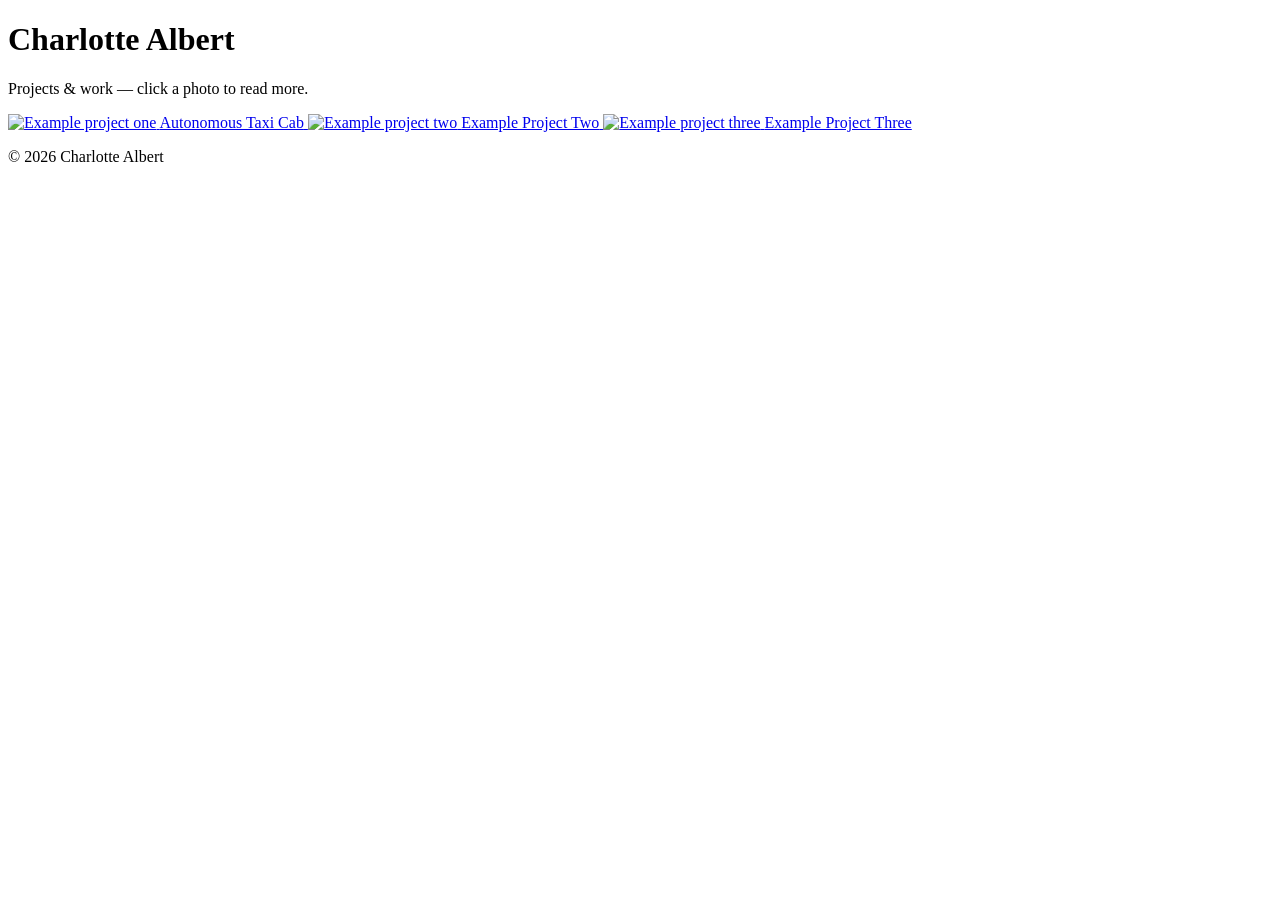
==== index.html @ 1a07606f "pdf test.." ====
<!DOCTYPE html>
<html lang="en">
<head>
  <meta charset="UTF-8">
  <meta name="viewport" content="width=device-width, initial-scale=1.0">
  <title>Charlotte Albert</title>
  <link rel="stylesheet" href="css/style.css">
</head>
<body>
  <header class="site-header">
    <h1>Charlotte Albert</h1>
    <p class="tagline">Projects &amp; work — click a photo to read more.</p>
  </header>

  <main>
    <!--
      HOW TO ADD A NEW PROJECT:
      1. Copy an existing file in the projects/ folder and rename it.
      2. Edit the title, image, and text inside that file.
      3. Add a new <a> block below (copy one of the cards).
    -->
    <section class="photo-grid" aria-label="Projects">

      <a class="project-card" href="projects/thundercabb_project.html">
        <img src="images/thundercabb_image.png" alt="Example project one">
        <span class="project-card-title">Autonomous Taxi Cab</span>
      </a>

      <a class="project-card" href="projects/reciprocal_trust_project.html">
        <img src="images/project2.svg" alt="Example project two">
        <span class="project-card-title">Example Project Two</span>
      </a>

      <a class="project-card" href="projects/example-3.html">
        <img src="images/project3.svg" alt="Example project three">
        <span class="project-card-title">Example Project Three</span>
      </a>

    </section>
  </main>

  <footer class="site-footer">
    <p>&copy; 2026 Charlotte Albert</p>
  </footer>
</body>
</html>
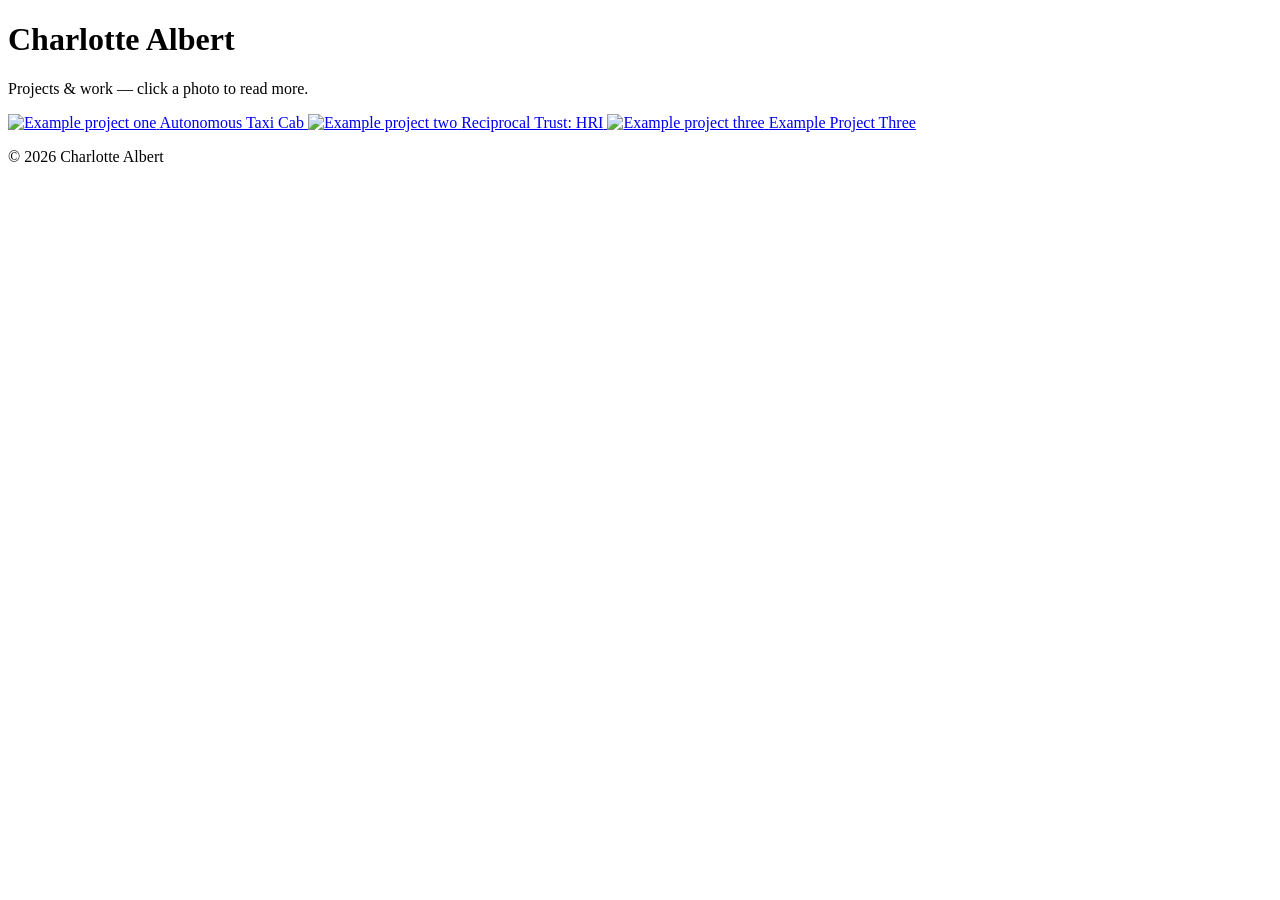
==== commit 898cbb92: "blahblah" ====
--- a/index.html
+++ b/index.html
@@ -28,7 +28,7 @@
 
       <a class="project-card" href="projects/reciprocal_trust_project.html">
         <img src="images/project2.svg" alt="Example project two">
-        <span class="project-card-title">Example Project Two</span>
+        <span class="project-card-title">Reciprocal Trust: HRI</span>
       </a>
 
       <a class="project-card" href="projects/example-3.html">
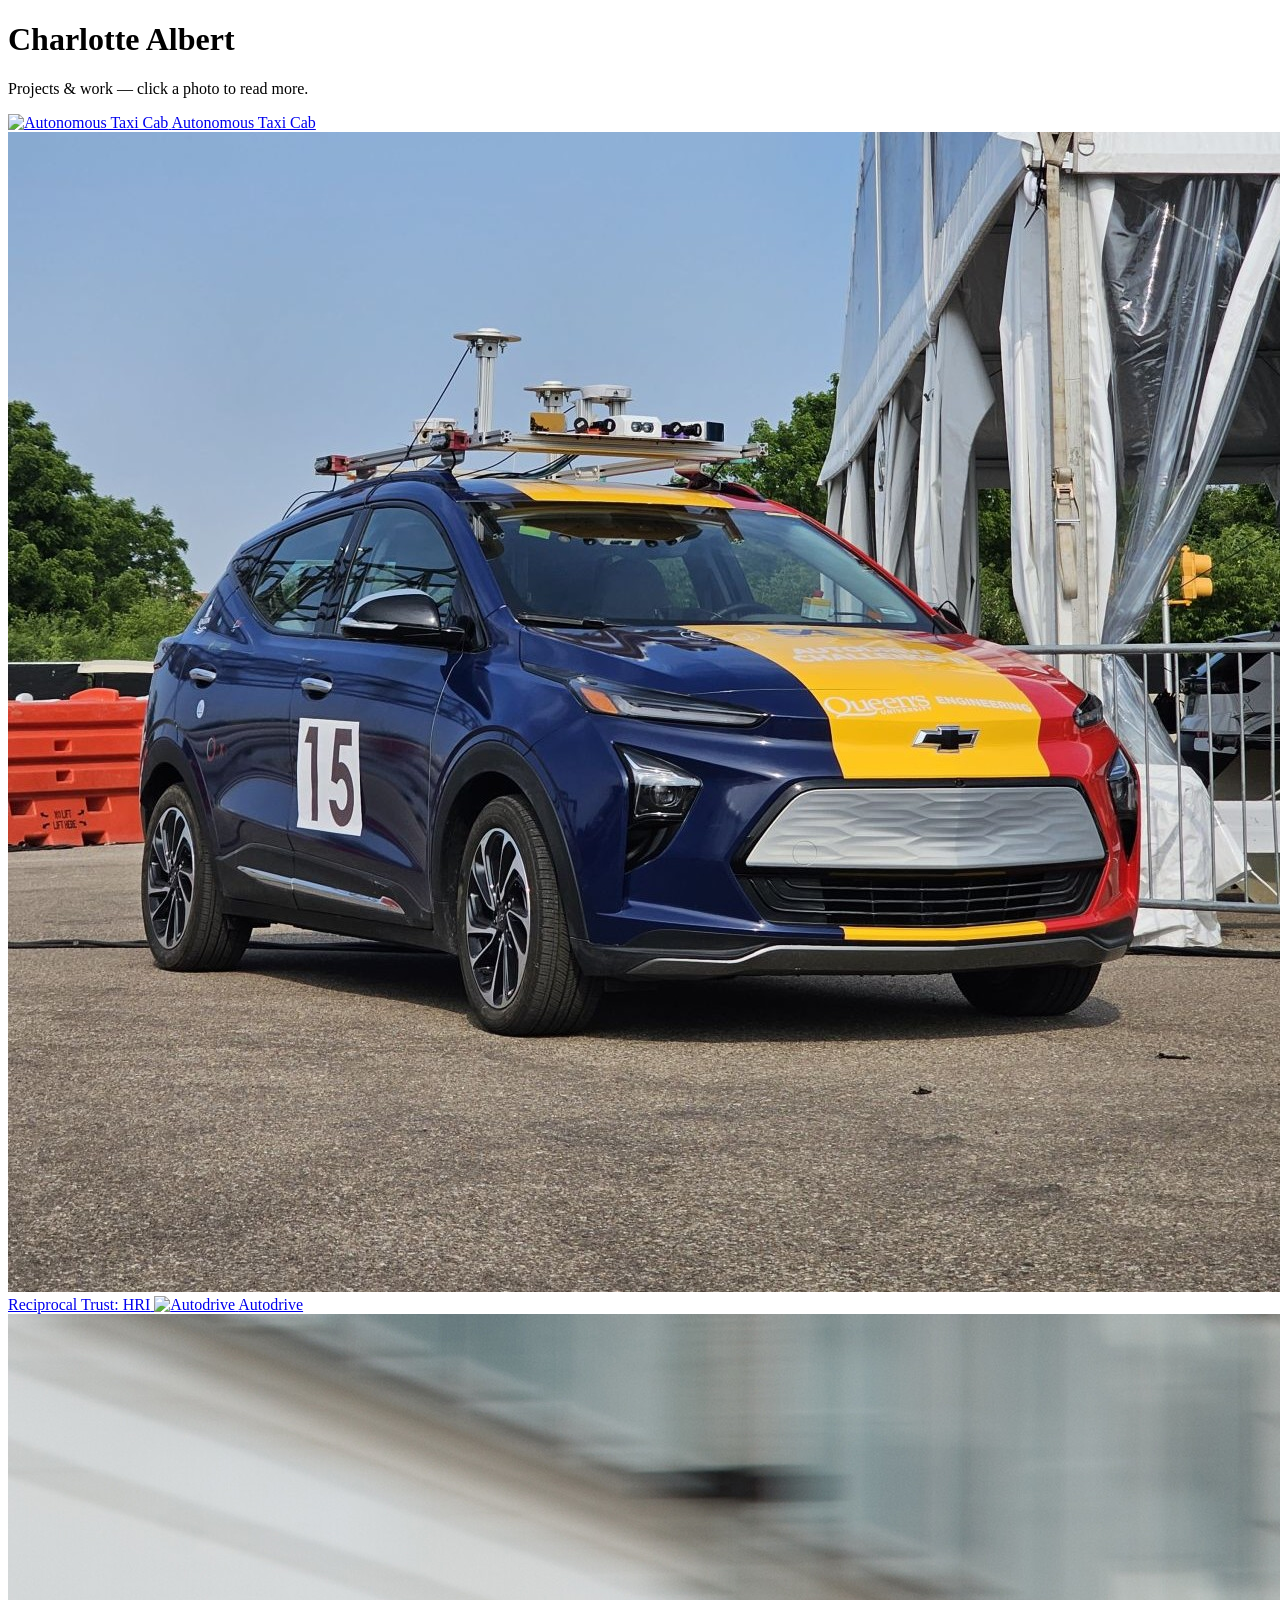
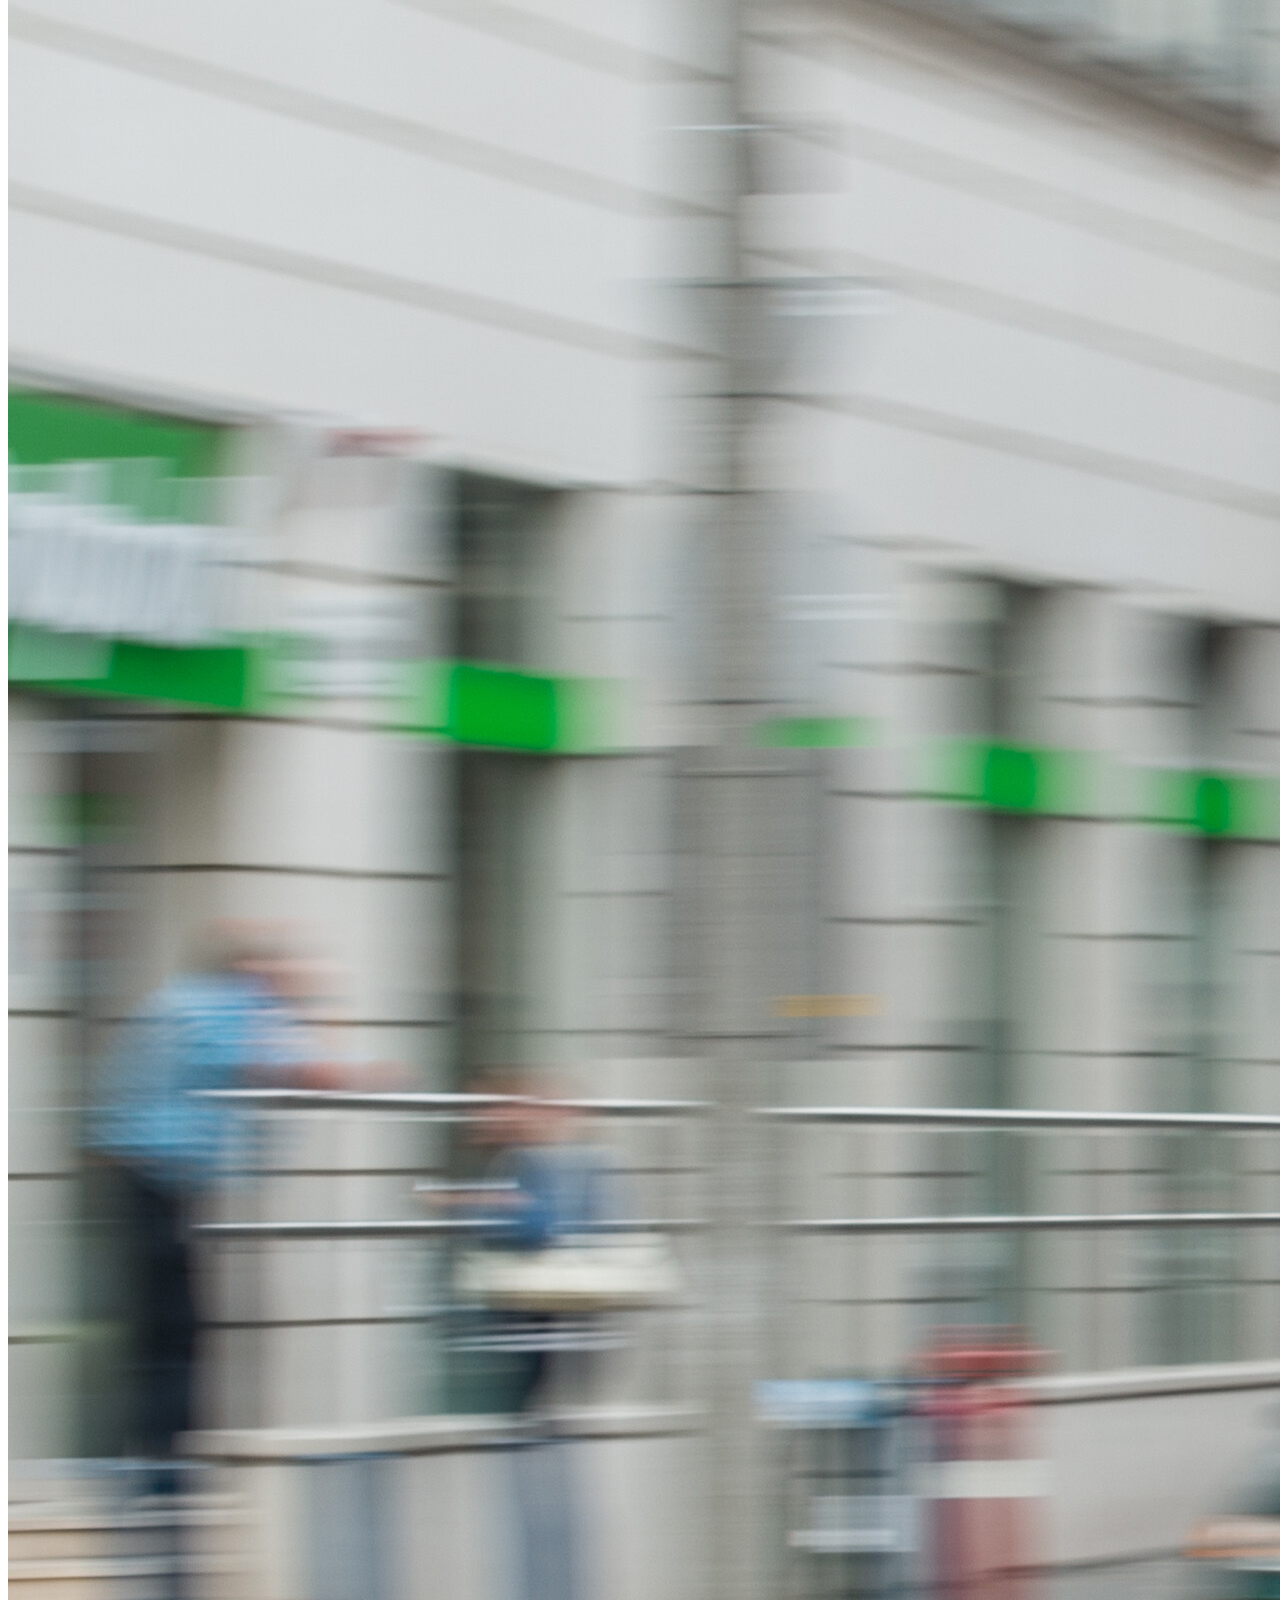
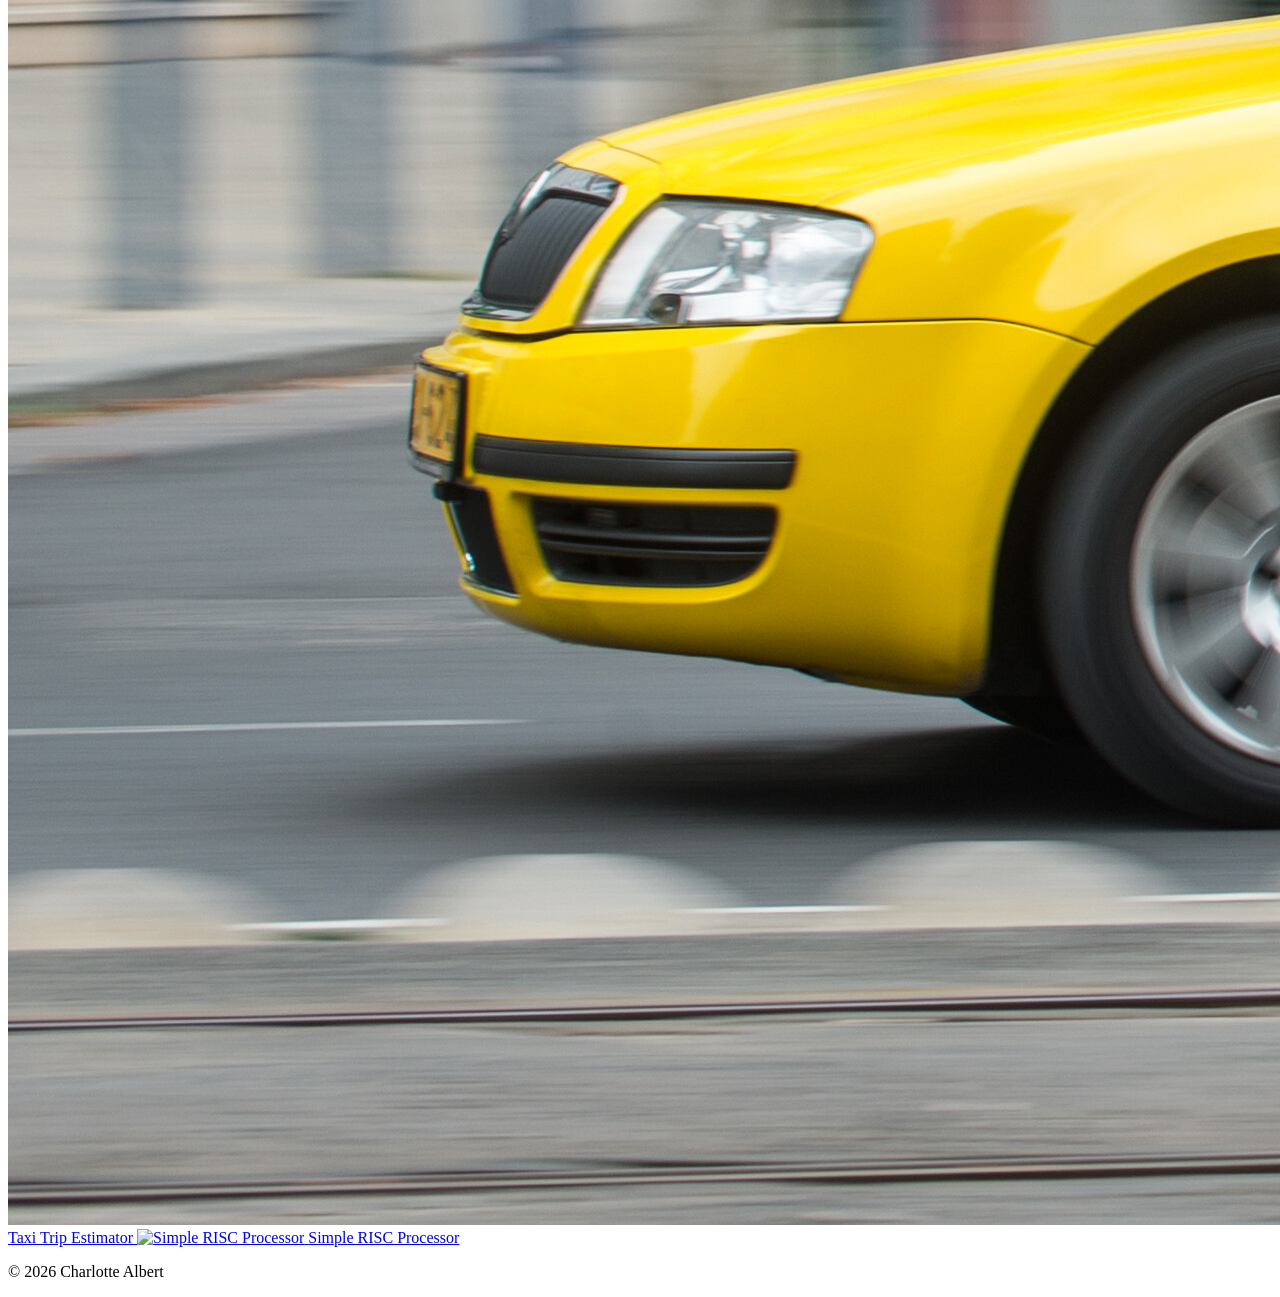
==== commit 85324aa3: "you fart" ====
--- a/index.html
+++ b/index.html
@@ -13,30 +13,35 @@
   </header>
 
   <main>
-    <!--
-      HOW TO ADD A NEW PROJECT:
-      1. Copy an existing file in the projects/ folder and rename it.
-      2. Edit the title, image, and text inside that file.
-      3. Add a new <a> block below (copy one of the cards).
-    -->
     <section class="photo-grid" aria-label="Projects">
 
       <a class="project-card" href="projects/thundercabb_project.html">
-        <img src="images/thundercabb_image.png" alt="Example project one">
+        <img src="images/thundercabb_image.png" alt="Autonomous Taxi Cab">
         <span class="project-card-title">Autonomous Taxi Cab</span>
       </a>
 
       <a class="project-card" href="projects/reciprocal_trust_project.html">
-        <img src="images/project2.svg" alt="Example project two">
+        <img src="images/autodrive.jpg" alt="Reciprocal Trust">
         <span class="project-card-title">Reciprocal Trust: HRI</span>
       </a>
 
-      <a class="project-card" href="projects/example-3.html">
-        <img src="images/project3.svg" alt="Example project three">
-        <span class="project-card-title">Example Project Three</span>
+      <a class="project-card" href="projects/autodrive.html">
+        <img src="images/project3.svg" alt="Autodrive">
+        <span class="project-card-title">Autodrive</span>
+      </a>
+
+      <a class="project-card" href="projects/taxi_trip_estimator.html">
+        <img src="images/taxi.jpg" alt="Taxi Trip Estimator">
+        <span class="project-card-title">Taxi Trip Estimator</span>
+      </a>
+
+      <a class="project-card" href="projects/CPU.html">
+        <img src="images/RISC.jpg" alt="Simple RISC Processor">
+        <span class="project-card-title">Simple RISC Processor</span>
       </a>
 
     </section>
+
   </main>
 
   <footer class="site-footer">
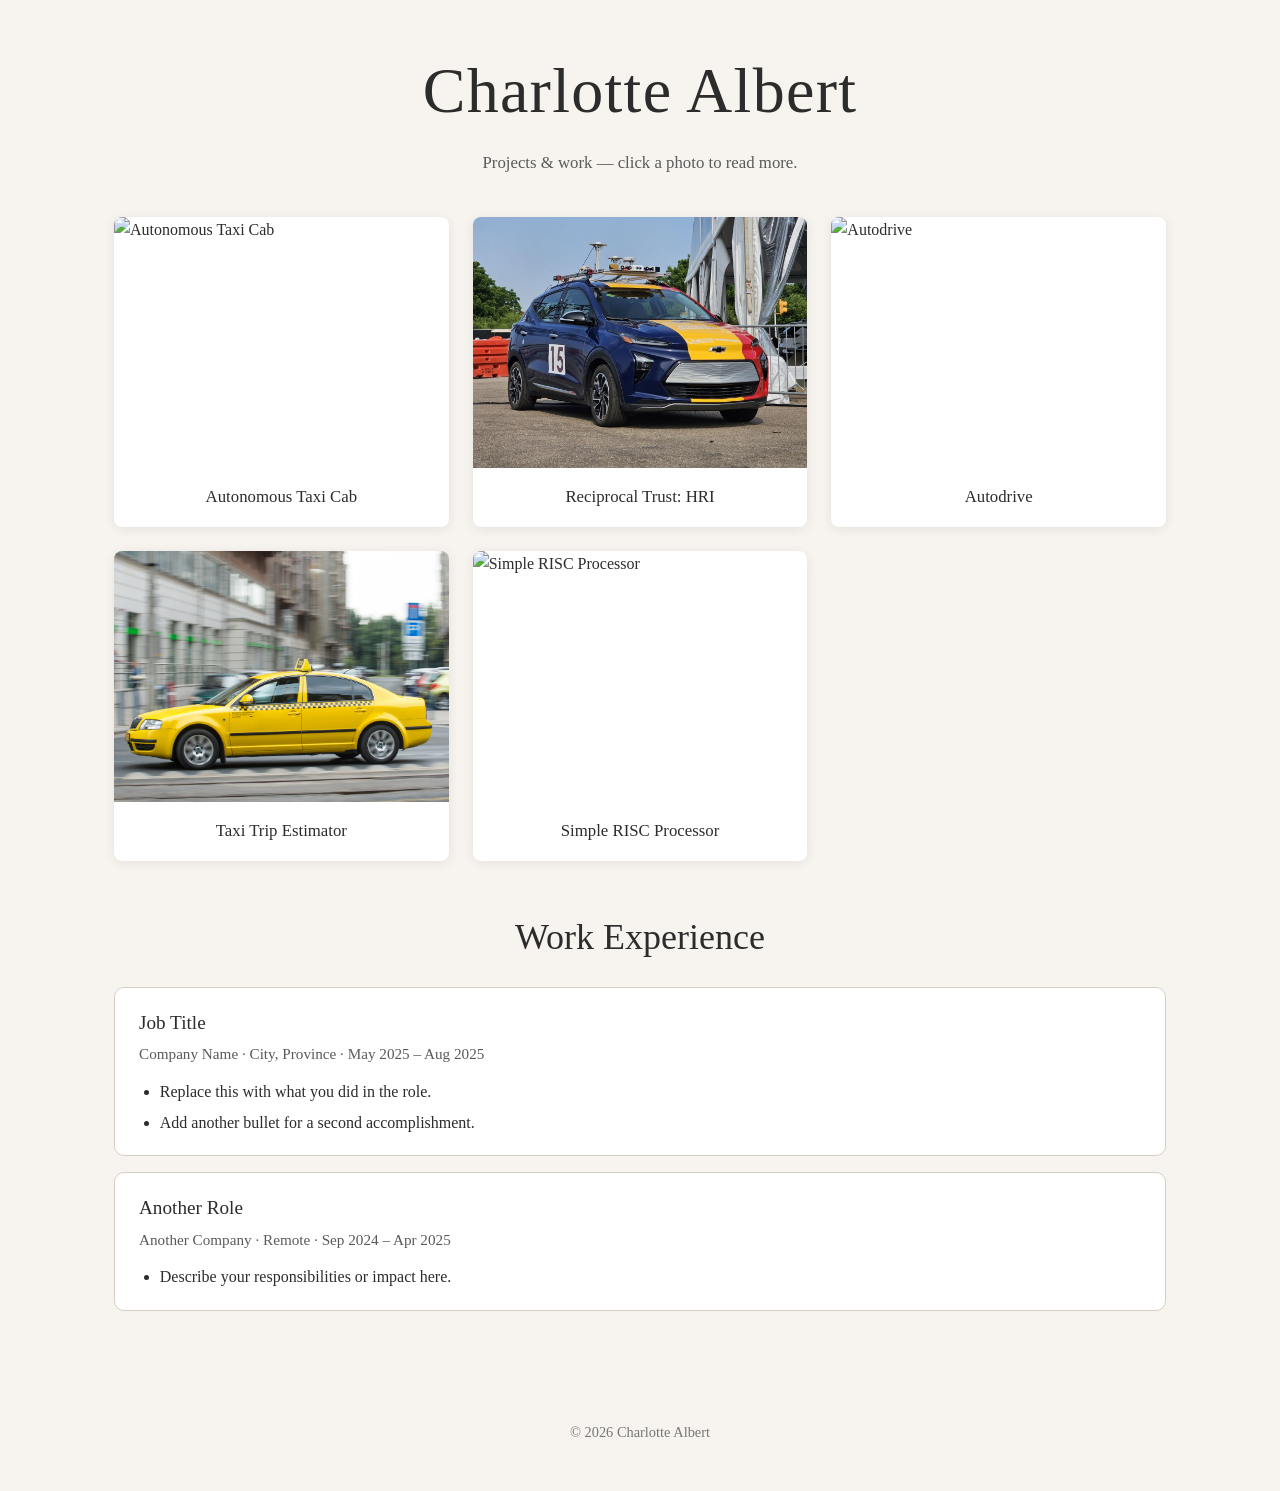
==== commit 0f53f9bc: "pffptpf job stuff" ====
--- a/index.html
+++ b/index.html
@@ -42,6 +42,34 @@
 
     </section>
 
+    <section class="work-experience" aria-label="Work Experience">
+      <h2>Work Experience</h2>
+
+      <!--
+        HOW TO ADD A JOB:
+        1. Copy one of the <article class="job">...</article> blocks below.
+        2. Edit the title, company, dates, and bullet points.
+      -->
+
+      <article class="job">
+        <h3 class="job-title">Job Title</h3>
+        <p class="job-meta">Company Name · City, Province · May 2025 – Aug 2025</p>
+        <ul>
+          <li>Replace this with what you did in the role.</li>
+          <li>Add another bullet for a second accomplishment.</li>
+        </ul>
+      </article>
+
+      <article class="job">
+        <h3 class="job-title">Another Role</h3>
+        <p class="job-meta">Another Company · Remote · Sep 2024 – Apr 2025</p>
+        <ul>
+          <li>Describe your responsibilities or impact here.</li>
+        </ul>
+      </article>
+
+    </section>
+
   </main>
 
   <footer class="site-footer">
--- a/css/style.css
+++ b/css/style.css
@@ -0,0 +1,187 @@
+/* Shared styles for the whole site */
+@font-face {
+  font-family: "Charlottefont";   /* any name you choose */
+  src: url("../fonts/Charlottefont-Regular.otf") format("opentype");
+  font-weight: normal;
+  font-style: normal;
+}
+
+*,
+*::before,
+*::after {
+  box-sizing: border-box;
+}
+
+body {
+  margin: 0;
+  font-family: Georgia, "Times New Roman", serif;
+  line-height: 1.6;
+  color: #2c2c2c;
+  background: #f7f4ef;
+}
+
+.site-header {
+  text-align: center;
+  padding: 2.5rem 1.5rem 1.5rem;
+}
+
+.site-header h1 {
+  font-family: "Charlottefont";
+  margin: 0 0 0.5rem;
+  font-size: 4rem;
+  font-weight: normal;
+  letter-spacing: 0.02em;
+}
+
+.tagline {
+  margin: 0;
+  color: #5a5a5a;
+  font-size: 1.05rem;
+}
+
+main {
+  max-width: 1100px;
+  margin: 0 auto;
+  padding: 1rem 1.5rem 3rem;
+}
+
+/* Main page: grid of clickable photos */
+
+.photo-grid {
+  display: grid;
+  grid-template-columns: repeat(auto-fill, minmax(260px, 1fr));
+  gap: 1.5rem;
+}
+
+.project-card {
+  display: block;
+  text-decoration: none;
+  color: inherit;
+  background: #fff;
+  border-radius: 8px;
+  overflow: hidden;
+  box-shadow: 0 2px 12px rgba(0, 0, 0, 0.08);
+  transition: transform 0.2s ease, box-shadow 0.2s ease;
+}
+
+.project-card:hover {
+  transform: translateY(-4px);
+  box-shadow: 0 8px 24px rgba(0, 0, 0, 0.12);
+}
+
+.project-card img {
+  display: block;
+  width: 100%;
+  aspect-ratio: 4 / 3;
+  object-fit: cover;
+}
+
+.project-card-title {
+  display: block;
+  padding: 1rem 1.1rem;
+  font-size: 1.05rem;
+  text-align: center;
+}
+
+/* Project detail pages */
+
+.project-page {
+  max-width: 720px;
+  margin: 0 auto;
+  padding: 2rem 1.5rem 3rem;
+}
+
+.back-link {
+  display: inline-block;
+  margin-bottom: 1.5rem;
+  padding: 0.5rem 1rem;
+  font-family: system-ui, sans-serif;
+  font-size: 0.95rem;
+  text-decoration: none;
+  color: #fff;
+  background: #4a6741;
+  border-radius: 6px;
+  transition: background 0.2s ease;
+}
+
+.back-link:hover {
+  background: #3d5536;
+}
+
+.project-page h1 {
+  font-family: "Charlottefont";
+  margin: 0 0 1rem;
+  font-size: 3rem;
+  font-weight: normal;
+}
+
+.project-hero {
+  display: block;
+  width: 50%;
+  margin: 0 auto 1.5rem;
+  border-radius: 8px;
+  box-shadow: 0 2px 12px rgba(0, 0, 0, 0.1);
+}
+
+.project-page p {
+  margin: 0 0 1rem;
+}
+
+.project-page ul {
+  margin: 0 0 1rem;
+  padding-left: 1.4rem;
+}
+
+/* Work experience bubbles */
+
+.work-experience {
+  margin-top: 3rem;
+}
+
+.work-experience h2 {
+  font-family: "Charlottefont", Georgia, serif;
+  font-size: 2.25rem;
+  font-weight: normal;
+  margin: 0 0 1.25rem;
+  text-align: center;
+}
+
+.job {
+  background: #fff;
+  border: 1px solid #d4cfc6;
+  border-radius: 10px;
+  padding: 1.25rem 1.5rem;
+  margin-bottom: 1rem;
+}
+
+.job-title {
+  margin: 0 0 0.25rem;
+  font-size: 1.2rem;
+  font-weight: normal;
+}
+
+.job-meta {
+  margin: 0 0 0.75rem;
+  color: #5a5a5a;
+  font-size: 0.95rem;
+}
+
+.job ul {
+  margin: 0;
+  padding-left: 1.3rem;
+}
+
+.job li {
+  margin-bottom: 0.35rem;
+}
+
+.job li:last-child {
+  margin-bottom: 0;
+}
+
+.site-footer {
+  text-align: center;
+  padding: 2rem 1rem;
+  color: #777;
+  font-size: 0.9rem;
+}
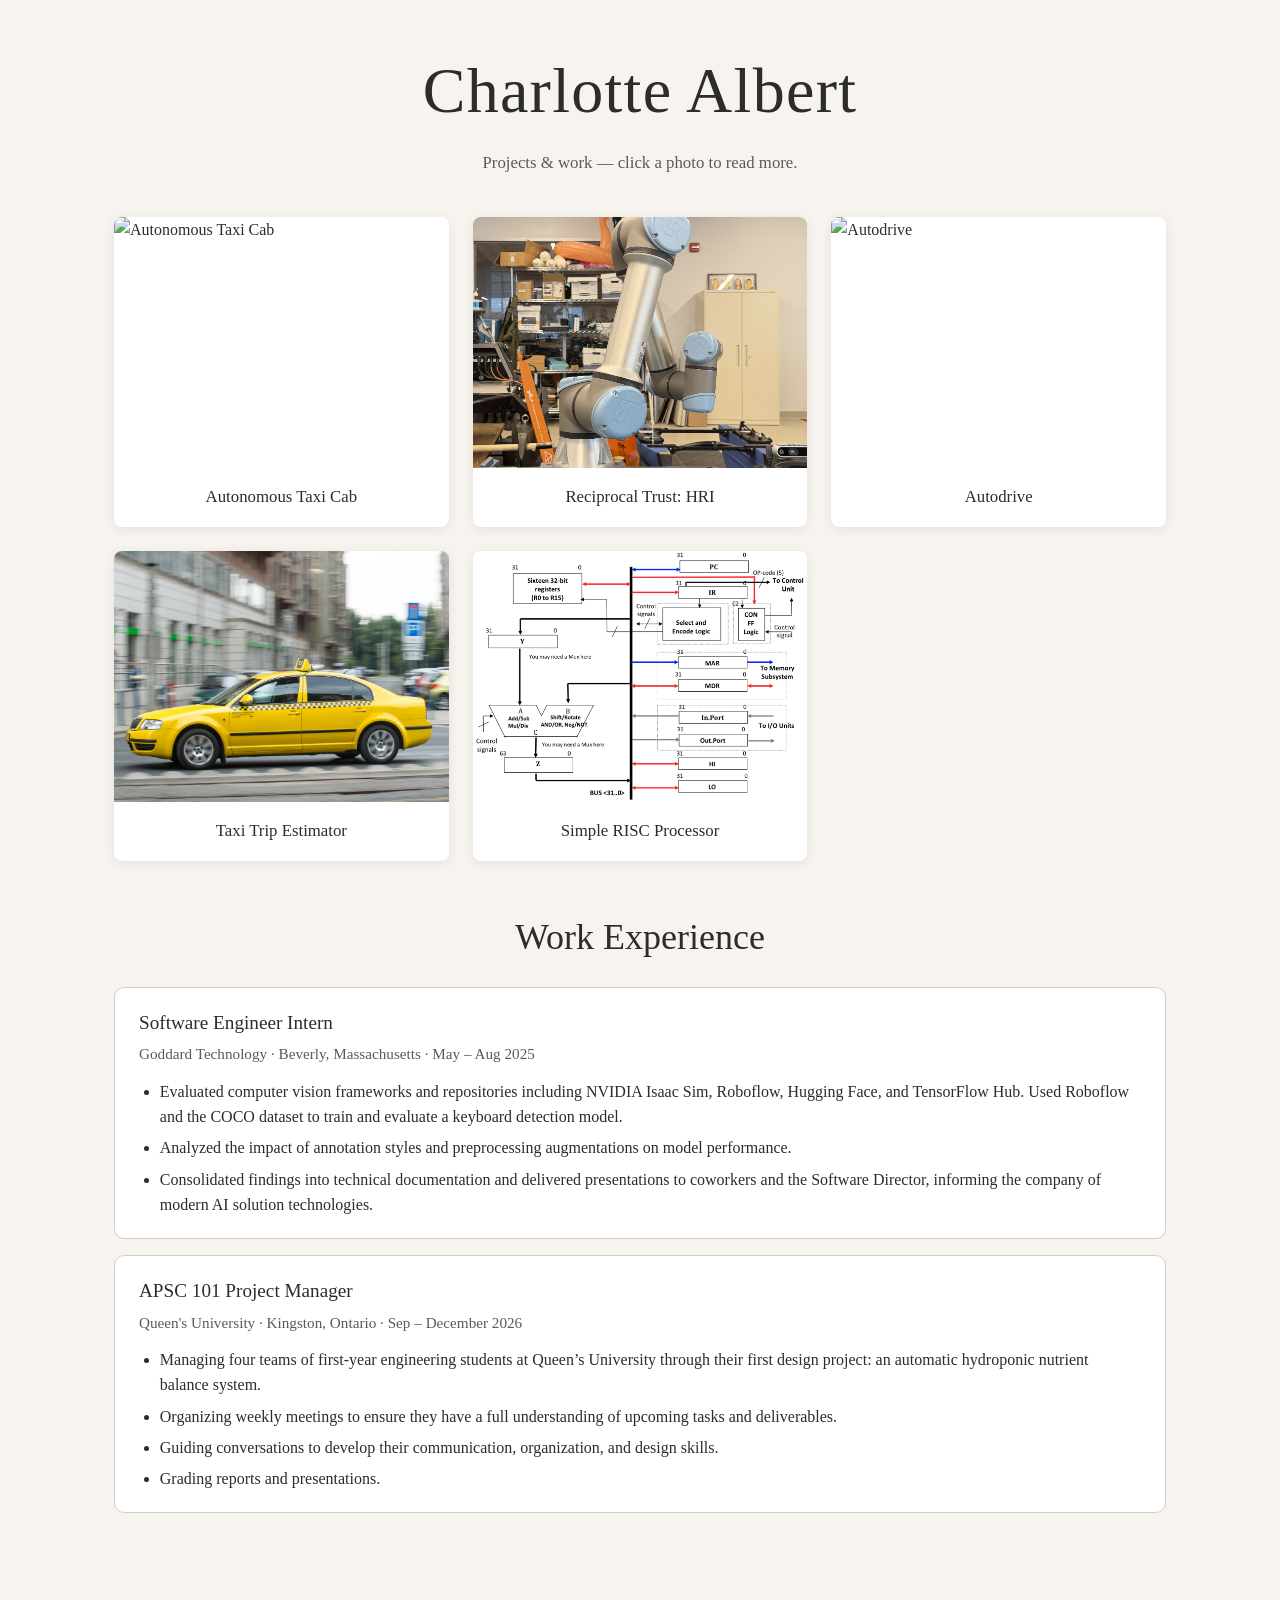
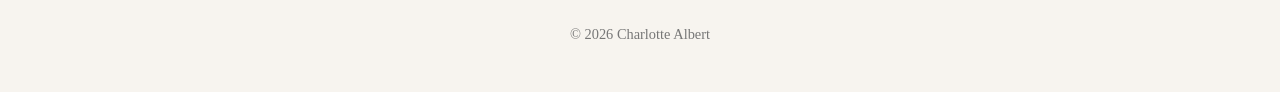
==== commit 0f81d393: "ok" ====
--- a/index.html
+++ b/index.html
@@ -21,12 +21,12 @@
       </a>
 
       <a class="project-card" href="projects/reciprocal_trust_project.html">
-        <img src="images/autodrive.jpg" alt="Reciprocal Trust">
+        <img src="images/ur5e.png" alt="Reciprocal Trust">
         <span class="project-card-title">Reciprocal Trust: HRI</span>
       </a>
 
       <a class="project-card" href="projects/autodrive.html">
-        <img src="images/project3.svg" alt="Autodrive">
+        <img src="images/autodrive.svg" alt="Autodrive">
         <span class="project-card-title">Autodrive</span>
       </a>
 
@@ -36,7 +36,7 @@
       </a>
 
       <a class="project-card" href="projects/CPU.html">
-        <img src="images/RISC.jpg" alt="Simple RISC Processor">
+        <img src="images/RISC.png" alt="Simple RISC Processor">
         <span class="project-card-title">Simple RISC Processor</span>
       </a>
 
@@ -52,19 +52,30 @@
       -->
 
       <article class="job">
-        <h3 class="job-title">Job Title</h3>
-        <p class="job-meta">Company Name · City, Province · May 2025 – Aug 2025</p>
+        <h3 class="job-title">Software Engineer Intern</h3>
+        <p class="job-meta">Goddard Technology · Beverly, Massachusetts · May – Aug 2025</p>
         <ul>
-          <li>Replace this with what you did in the role.</li>
-          <li>Add another bullet for a second accomplishment.</li>
+          <li>Evaluated computer vision frameworks and repositories including NVIDIA Isaac Sim, 
+            Roboflow, Hugging Face, and TensorFlow Hub. Used Roboflow and the COCO dataset to train 
+            and evaluate a keyboard detection model. </li>
+          <li>Analyzed the impact of annotation styles and preprocessing augmentations on model 
+            performance.  </li>
+          <li>Consolidated findings into technical documentation and delivered presentations to coworkers 
+            and the Software Director, informing the company of modern AI solution technologies.   </li>
         </ul>
       </article>
 
       <article class="job">
-        <h3 class="job-title">Another Role</h3>
-        <p class="job-meta">Another Company · Remote · Sep 2024 – Apr 2025</p>
+        <h3 class="job-title">APSC 101 Project Manager</h3>
+        <p class="job-meta">Queen's University · Kingston, Ontario · Sep – December 2026 </p>
         <ul>
-          <li>Describe your responsibilities or impact here.</li>
+          <li>Managing four teams of first-year engineering students at Queen’s University through their 
+            first design project: an automatic hydroponic nutrient balance system.  </li>
+          <li>Organizing weekly meetings to ensure they have a full understanding of upcoming tasks and 
+            deliverables.    </li>
+          <li>Guiding conversations to develop their communication, organization, and design skills.  </li>
+          <li>Grading reports and presentations.    </li>
+
         </ul>
       </article>
 
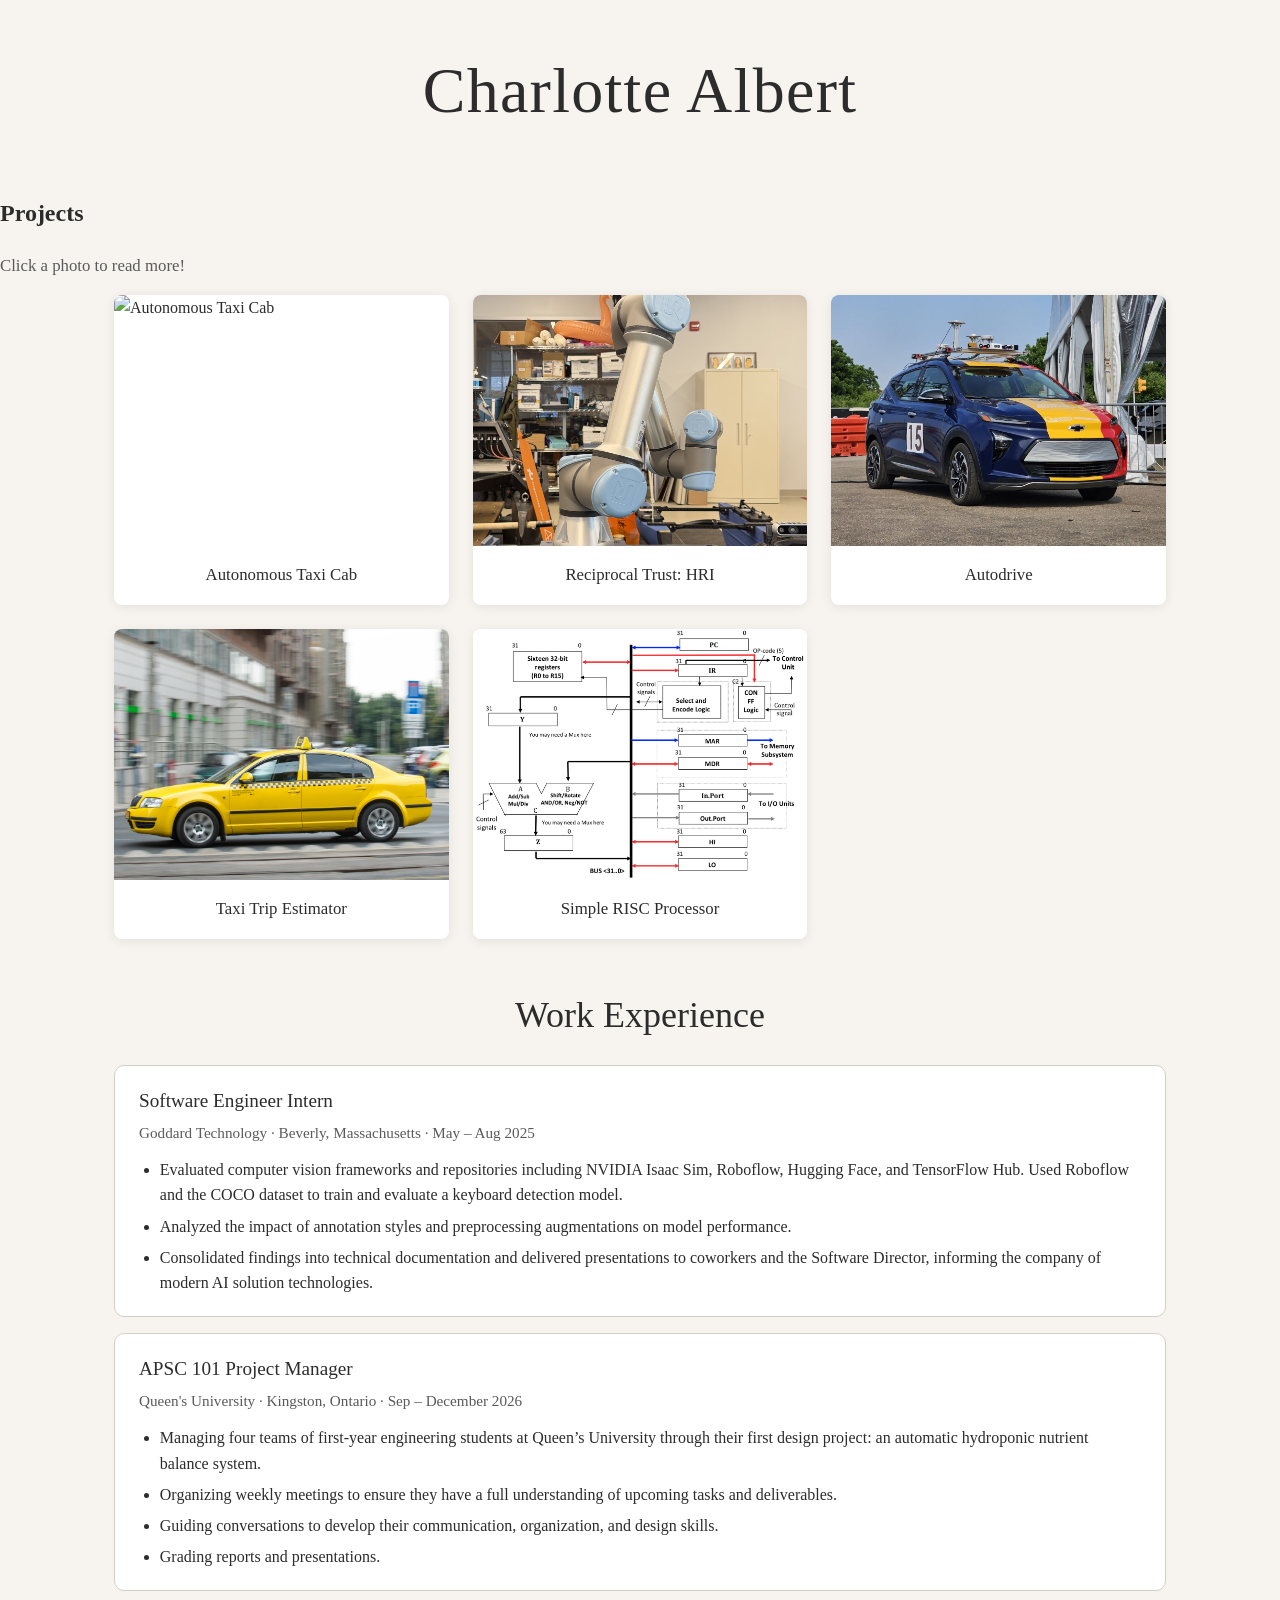
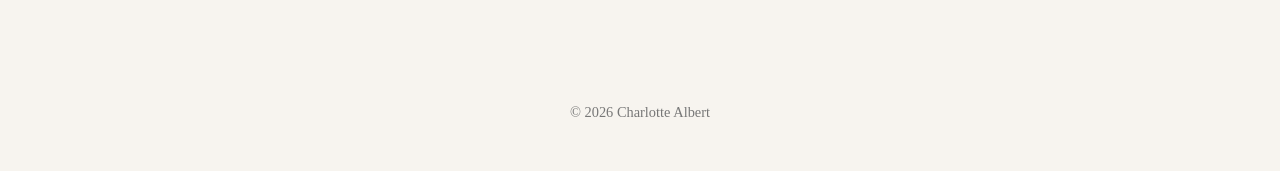
==== commit 52226f03: "little edits" ====
--- a/index.html
+++ b/index.html
@@ -9,9 +9,10 @@
 <body>
   <header class="site-header">
     <h1>Charlotte Albert</h1>
-    <p class="tagline">Projects &amp; work — click a photo to read more.</p>
   </header>
 
+  <h2>Projects</h2>
+  <p class="tagline"> Click a photo to read more!</p>
   <main>
     <section class="photo-grid" aria-label="Projects">
 
@@ -26,7 +27,7 @@
       </a>
 
       <a class="project-card" href="projects/autodrive.html">
-        <img src="images/autodrive.svg" alt="Autodrive">
+        <img src="images/autodrive.jpg" alt="Autodrive">
         <span class="project-card-title">Autodrive</span>
       </a>
 
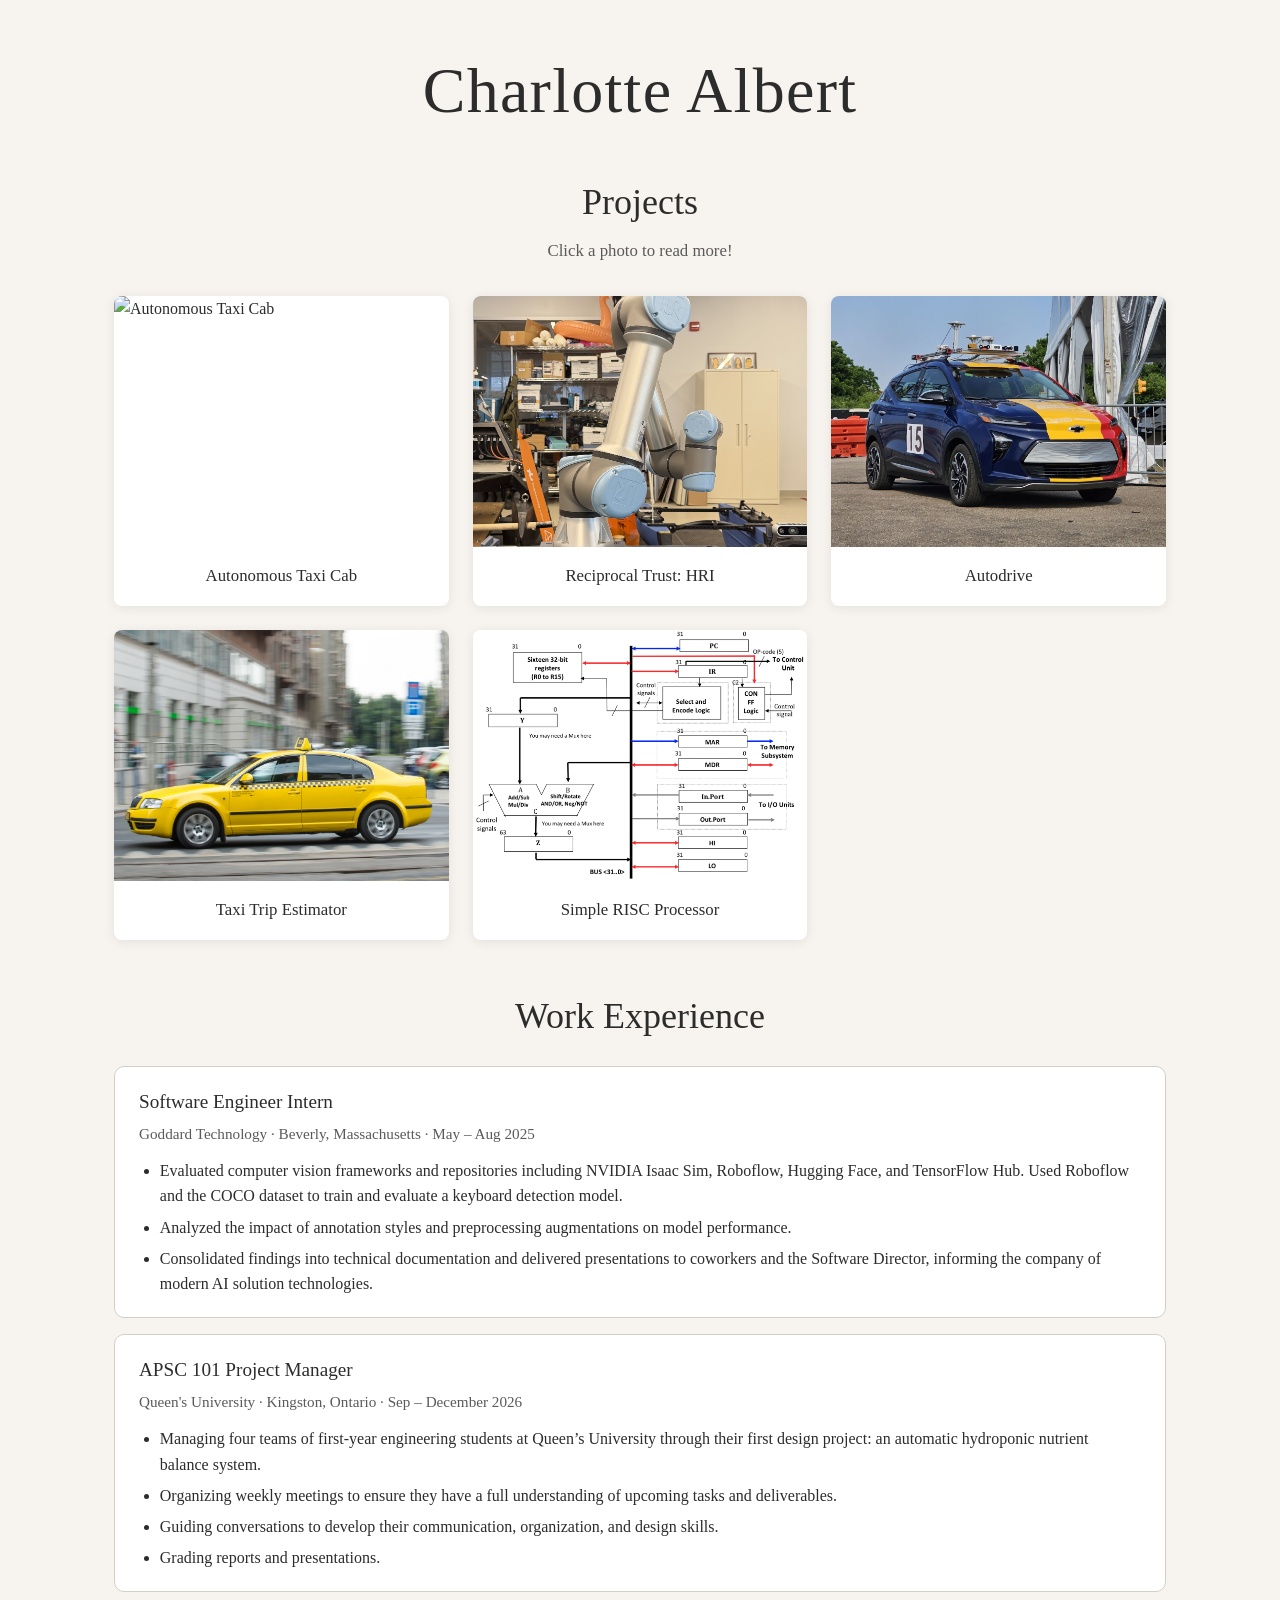
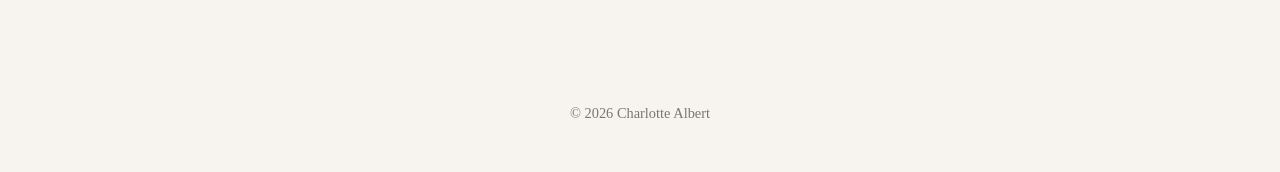
==== commit 79137838: "charlottefont" ====
--- a/index.html
+++ b/index.html
@@ -11,8 +11,10 @@
     <h1>Charlotte Albert</h1>
   </header>
 
-  <h2>Projects</h2>
-  <p class="tagline"> Click a photo to read more!</p>
+  <div class="section-intro">
+    <h2>Projects</h2>
+    <p class="tagline">Click a photo to read more!</p>
+  </div>
   <main>
     <section class="photo-grid" aria-label="Projects">
 
--- a/css/style.css
+++ b/css/style.css
@@ -37,6 +37,18 @@
   margin: 0;
   color: #5a5a5a;
   font-size: 1.05rem;
+}
+
+.section-intro {
+  text-align: center;
+  padding: 0 1.5rem 1rem;
+}
+
+.section-intro h2 {
+  margin: 0 0 0.35rem;
+  font-family: "Charlottefont", Georgia, serif;
+  font-size: 2.25rem;
+  font-weight: normal;
 }
 
 main {
